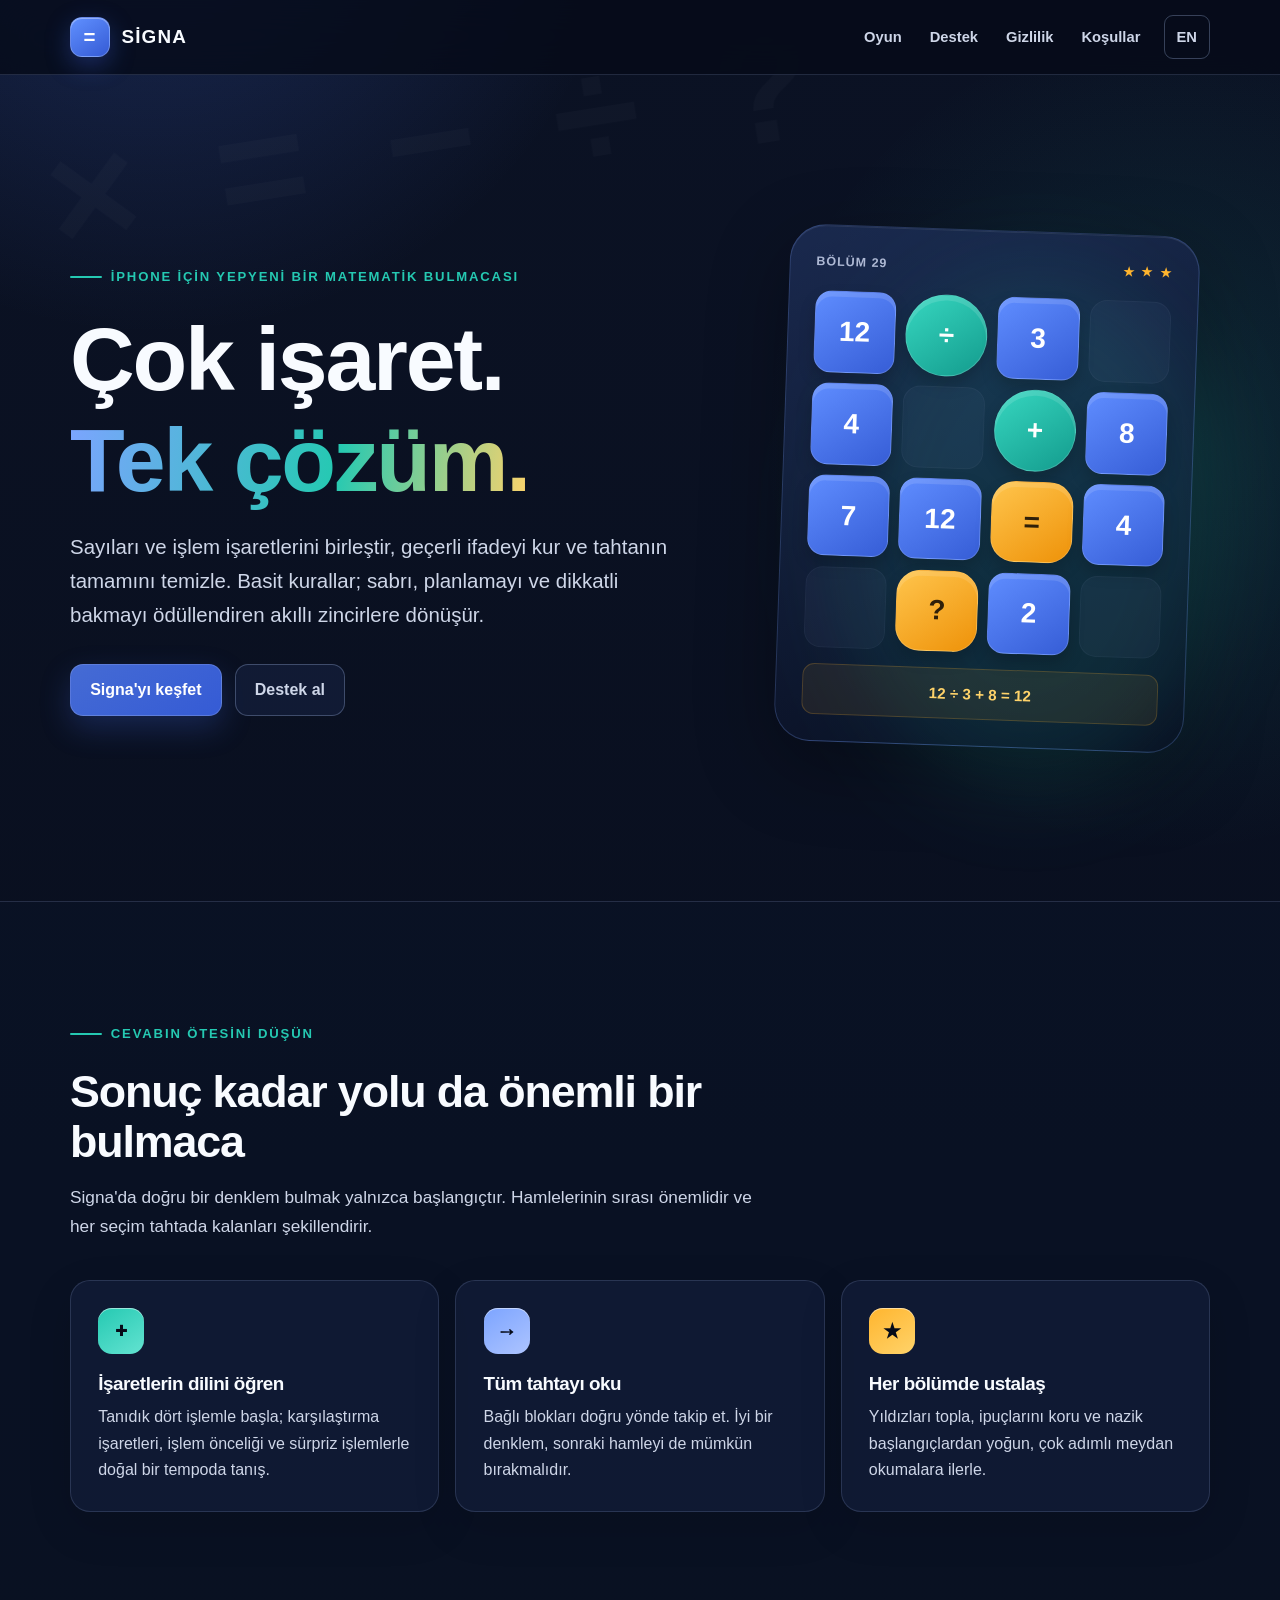
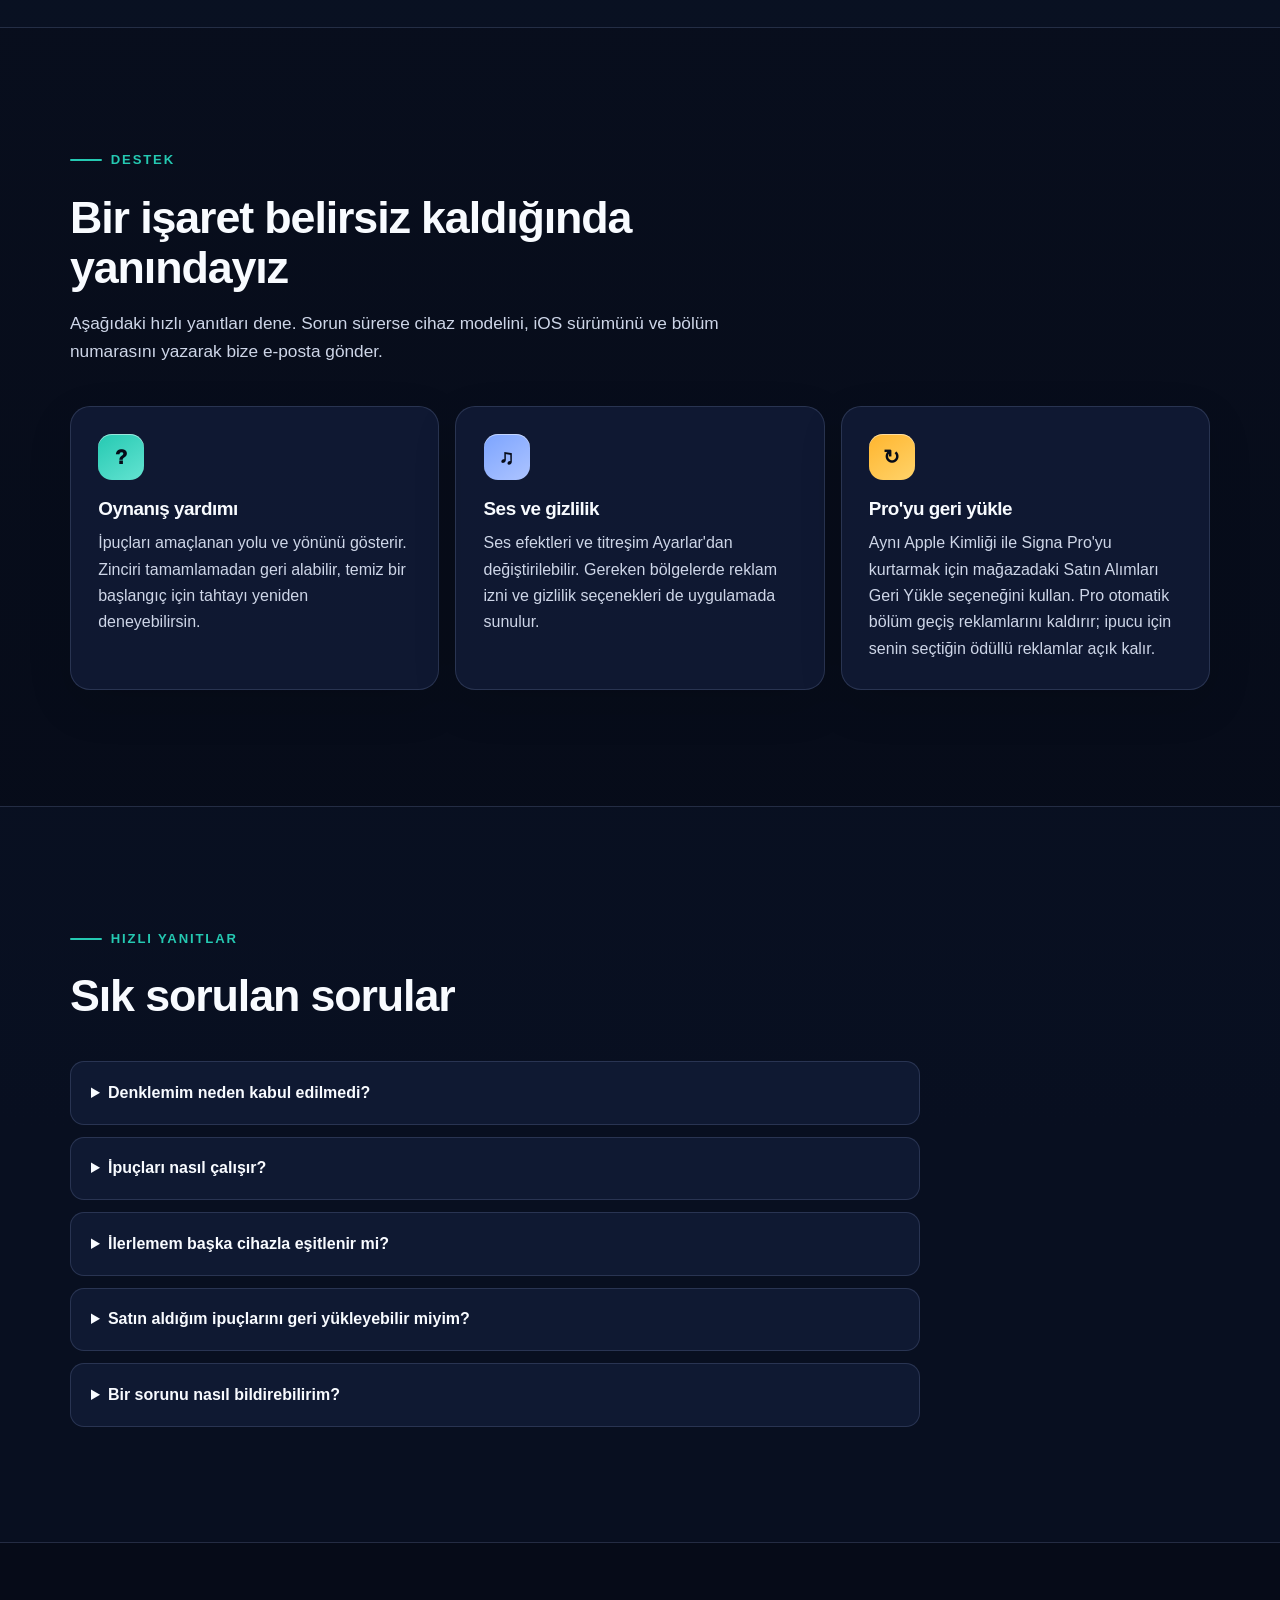
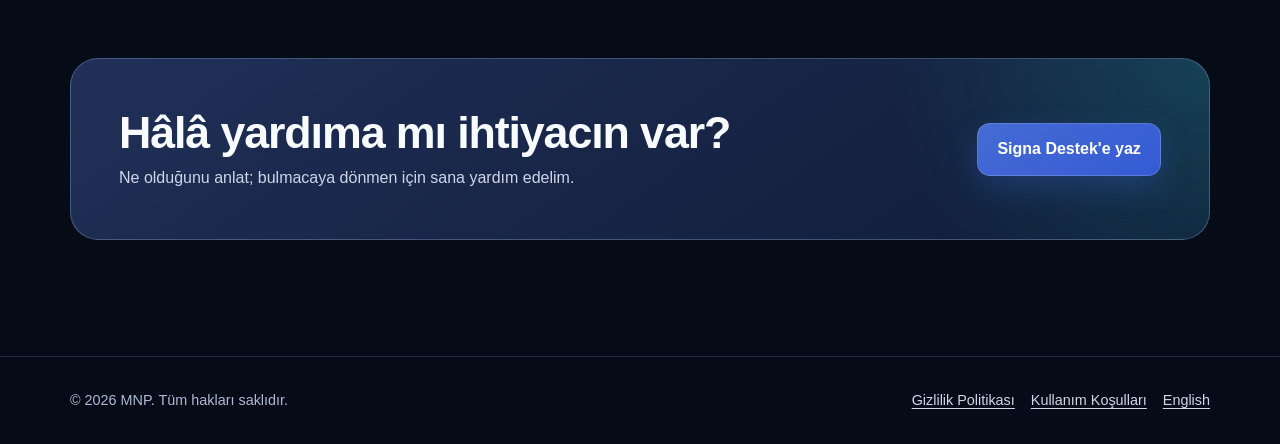
==== index-tr.html @ b0ca20c3 "Add Signa support and legal pages" ====
<!doctype html>
<html lang="tr">
<head>
  <meta charset="utf-8">
  <meta name="viewport" content="width=device-width, initial-scale=1">
  <meta name="theme-color" content="#0b1224">
  <meta name="description" content="Signa; sayıları, işlem işaretlerini ve mantığı tatmin edici tek bir çözümde buluşturan bir matematik bulmaca oyunudur.">
  <title>Signa: Matematik Bulmacası — İşaretlerle düşün</title>
  <link rel="stylesheet" href="styles.css">
</head>
<body>
  <a class="skip-link" href="#main">İçeriğe geç</a>

  <header class="site-header">
    <div class="header-inner">
      <a class="brand" href="index-tr.html" aria-label="Signa ana sayfası">
        <span class="brand-mark" aria-hidden="true">=</span>
        <span>Signa</span>
      </a>
      <nav class="site-nav" aria-label="Ana menü">
        <a href="#oyun">Oyun</a>
        <a href="#destek">Destek</a>
        <a href="privacy-tr.html">Gizlilik</a>
        <a href="terms-tr.html">Koşullar</a>
        <a class="language-link" href="index.html" lang="en" hreflang="en">EN</a>
      </nav>
    </div>
  </header>

  <main id="main">
    <section class="container hero" aria-labelledby="hero-title">
      <div class="hero-copy">
        <span class="eyebrow">iPhone için yepyeni bir matematik bulmacası</span>
        <h1 id="hero-title">Çok işaret.<br><span class="gradient-text">Tek çözüm.</span></h1>
        <p>Sayıları ve işlem işaretlerini birleştir, geçerli ifadeyi kur ve tahtanın tamamını temizle. Basit kurallar; sabrı, planlamayı ve dikkatli bakmayı ödüllendiren akıllı zincirlere dönüşür.</p>
        <div class="actions">
          <a class="button" href="#oyun">Signa'yı keşfet</a>
          <a class="button button-secondary" href="mailto:mnpekdemir.apps@gmail.com?subject=Signa%20Destek">Destek al</a>
        </div>
      </div>

      <div class="game-preview" role="group" aria-label="Stilize Signa bulmaca tahtası">
        <div class="preview-top">
          <span>Bölüm 29</span>
          <span class="stars" role="img" aria-label="Üç yıldız">★ ★ ★</span>
        </div>
        <div class="tile-grid" aria-hidden="true">
          <span class="tile">12</span><span class="tile op">÷</span><span class="tile">3</span><span class="tile empty"></span>
          <span class="tile">4</span><span class="tile empty"></span><span class="tile op">+</span><span class="tile">8</span>
          <span class="tile">7</span><span class="tile">12</span><span class="tile equal">=</span><span class="tile">4</span>
          <span class="tile empty"></span><span class="tile equal">?</span><span class="tile">2</span><span class="tile empty"></span>
        </div>
        <p class="preview-equation">12 ÷ 3 + 8 = 12</p>
      </div>
    </section>

    <section class="section section-muted" id="oyun" aria-labelledby="game-title">
      <div class="container">
        <div class="section-heading">
          <span class="eyebrow">Cevabın ötesini düşün</span>
          <h2 id="game-title">Sonuç kadar yolu da önemli bir bulmaca</h2>
          <p>Signa'da doğru bir denklem bulmak yalnızca başlangıçtır. Hamlelerinin sırası önemlidir ve her seçim tahtada kalanları şekillendirir.</p>
        </div>
        <div class="feature-grid">
          <article class="card">
            <span class="icon-chip" aria-hidden="true">+</span>
            <h3>İşaretlerin dilini öğren</h3>
            <p>Tanıdık dört işlemle başla; karşılaştırma işaretleri, işlem önceliği ve sürpriz işlemlerle doğal bir tempoda tanış.</p>
          </article>
          <article class="card">
            <span class="icon-chip" aria-hidden="true">→</span>
            <h3>Tüm tahtayı oku</h3>
            <p>Bağlı blokları doğru yönde takip et. İyi bir denklem, sonraki hamleyi de mümkün bırakmalıdır.</p>
          </article>
          <article class="card">
            <span class="icon-chip" aria-hidden="true">★</span>
            <h3>Her bölümde ustalaş</h3>
            <p>Yıldızları topla, ipuçlarını koru ve nazik başlangıçlardan yoğun, çok adımlı meydan okumalara ilerle.</p>
          </article>
        </div>
      </div>
    </section>

    <section class="section" id="destek" aria-labelledby="support-title">
      <div class="container">
        <div class="section-heading">
          <span class="eyebrow">Destek</span>
          <h2 id="support-title">Bir işaret belirsiz kaldığında yanındayız</h2>
          <p>Aşağıdaki hızlı yanıtları dene. Sorun sürerse cihaz modelini, iOS sürümünü ve bölüm numarasını yazarak bize e-posta gönder.</p>
        </div>

        <div class="support-grid">
          <article class="card">
            <span class="icon-chip" aria-hidden="true">?</span>
            <h3>Oynanış yardımı</h3>
            <p>İpuçları amaçlanan yolu ve yönünü gösterir. Zinciri tamamlamadan geri alabilir, temiz bir başlangıç için tahtayı yeniden deneyebilirsin.</p>
          </article>
          <article class="card">
            <span class="icon-chip" aria-hidden="true">♫</span>
            <h3>Ses ve gizlilik</h3>
            <p>Ses efektleri ve titreşim Ayarlar'dan değiştirilebilir. Gereken bölgelerde reklam izni ve gizlilik seçenekleri de uygulamada sunulur.</p>
          </article>
          <article class="card">
            <span class="icon-chip" aria-hidden="true">↻</span>
            <h3>Pro'yu geri yükle</h3>
            <p>Aynı Apple Kimliği ile Signa Pro'yu kurtarmak için mağazadaki Satın Alımları Geri Yükle seçeneğini kullan. Pro otomatik bölüm geçiş reklamlarını kaldırır; ipucu için senin seçtiğin ödüllü reklamlar açık kalır.</p>
          </article>
        </div>
      </div>
    </section>

    <section class="section section-muted" aria-labelledby="faq-title">
      <div class="container">
        <div class="section-heading">
          <span class="eyebrow">Hızlı yanıtlar</span>
          <h2 id="faq-title">Sık sorulan sorular</h2>
        </div>
        <div class="faq-list">
          <details>
            <summary>Denklemim neden kabul edilmedi?</summary>
            <p>Zincir, birbirine bağlı blokları sırayla izlemeli, desteklenen bir ifade kullanmalı ve tahtanın kuralını sağlamalıdır. Başka bir kısmi denklem matematiksel olarak doğru olsa bile tüm tahtanın bitmesi belirli bir sıra gerektirebilir. Geçerli görünen zincir reddedilirse bölüm numarasını ve ekran görüntüsünü bize gönder.</p>
          </details>
          <details>
            <summary>İpuçları nasıl çalışır?</summary>
            <p>İpucu, sıradaki amaçlanan zinciri ve yönünü gösterir. Mağazadan ek ipucu kazanabilir veya satın alabilirsin. Ödüllü reklamlar da mevcut olduğunda bir ipucu verebilir.</p>
          </details>
          <details>
            <summary>İlerlemem başka cihazla eşitlenir mi?</summary>
            <p>Signa şu anda oyuncu hesabı veya bulut ilerleme eşitlemesi kullanmaz. İlerleme, ayarlar ve ipucu bakiyesi cihazında yerel olarak saklanır; uygulama silinirse kaybolabilir.</p>
          </details>
          <details>
            <summary>Satın aldığım ipuçlarını geri yükleyebilir miyim?</summary>
            <p>İpucu paketleri tüketilebilir satın alımlardır ve Apple tüketilebilir ürünleri geri yüklemez. Kullanılmayan ipuçlarının yerel uygulama verisi mevcut kaldığı sürece zamana bağlı son kullanma tarihi yoktur. Tüketilmeyen Pro satın alımı geri yüklenebilir.</p>
          </details>
          <details>
            <summary>Bir sorunu nasıl bildirebilirim?</summary>
            <p><a href="mailto:mnpekdemir.apps@gmail.com?subject=Signa%20Hata%20Bildirimi">mnpekdemir.apps@gmail.com</a> adresine e-posta gönder. Mümkünse bölüm numarasını, cihaz modelini, iOS sürümünü ve ekran görüntüsü ya da kısa bir ekran kaydı ekle.</p>
          </details>
        </div>
      </div>
    </section>

    <section class="section" aria-labelledby="contact-title">
      <div class="container contact-panel">
        <div>
          <h2 id="contact-title">Hâlâ yardıma mı ihtiyacın var?</h2>
          <p>Ne olduğunu anlat; bulmacaya dönmen için sana yardım edelim.</p>
        </div>
        <a class="button" href="mailto:mnpekdemir.apps@gmail.com?subject=Signa%20Destek">Signa Destek'e yaz</a>
      </div>
    </section>
  </main>

  <footer class="site-footer">
    <div class="container footer-inner">
      <span>© 2026 MNP. Tüm hakları saklıdır.</span>
      <nav class="footer-links" aria-label="Alt menü">
        <a href="privacy-tr.html">Gizlilik Politikası</a>
        <a href="terms-tr.html">Kullanım Koşulları</a>
        <a href="index.html" lang="en" hreflang="en">English</a>
      </nav>
    </div>
  </footer>
</body>
</html>
---- styles.css ----
:root {
  color-scheme: dark;
  --navy-950: #060b18;
  --navy-900: #0b1224;
  --navy-850: #101a33;
  --navy-800: #15213f;
  --navy-700: #24345f;
  --ink: #f8fbff;
  --muted: #aeb9d4;
  --muted-strong: #ced6e8;
  --blue: #4f7cff;
  --blue-light: #7ca4ff;
  --teal: #25c9b2;
  --gold: #ffb52e;
  --gold-light: #ffd36a;
  --red: #ff7085;
  --border: rgba(159, 179, 225, 0.18);
  --border-strong: rgba(159, 179, 225, 0.32);
  --surface: rgba(18, 29, 57, 0.78);
  --surface-strong: #121d39;
  --shadow: 0 24px 80px rgba(0, 0, 0, 0.32);
  --radius-xl: 28px;
  --radius-lg: 20px;
  --radius-md: 14px;
  --max-width: 1140px;
}

*,
*::before,
*::after {
  box-sizing: border-box;
}

html {
  scroll-behavior: smooth;
}

body {
  min-width: 320px;
  margin: 0;
  color: var(--ink);
  background:
    radial-gradient(circle at 12% -4%, rgba(79, 124, 255, 0.24), transparent 30rem),
    radial-gradient(circle at 92% 12%, rgba(37, 201, 178, 0.13), transparent 26rem),
    linear-gradient(180deg, var(--navy-900), var(--navy-950) 75%);
  font-family: -apple-system, BlinkMacSystemFont, "Segoe UI", Roboto, Helvetica, Arial, sans-serif;
  font-size: 16px;
  line-height: 1.65;
  -webkit-font-smoothing: antialiased;
}

body::before {
  position: fixed;
  inset: 0;
  z-index: -1;
  pointer-events: none;
  content: "+   ×   =   −   ÷   ?";
  color: rgba(255, 255, 255, 0.018);
  font-size: clamp(3rem, 11vw, 10rem);
  font-weight: 900;
  letter-spacing: 0.11em;
  line-height: 2.1;
  overflow: hidden;
  transform: rotate(-9deg) scale(1.12);
}

a {
  color: var(--blue-light);
  text-underline-offset: 0.2em;
  text-decoration-thickness: 0.08em;
}

a:hover {
  color: #a9c2ff;
}

a:focus-visible,
button:focus-visible,
summary:focus-visible {
  outline: 3px solid var(--gold);
  outline-offset: 4px;
  border-radius: 5px;
}

img,
svg {
  display: block;
  max-width: 100%;
}

h1,
h2,
h3 {
  margin-top: 0;
  color: var(--ink);
  line-height: 1.13;
  letter-spacing: -0.025em;
}

h1 {
  margin-bottom: 1.2rem;
  font-size: clamp(2.75rem, 7vw, 5.6rem);
  font-weight: 850;
}

h2 {
  margin-bottom: 1rem;
  font-size: clamp(1.8rem, 3.6vw, 2.8rem);
  font-weight: 800;
}

h3 {
  margin-bottom: 0.65rem;
  font-size: 1.18rem;
  font-weight: 760;
}

p {
  margin: 0 0 1rem;
}

ul,
ol {
  padding-left: 1.35rem;
}

li + li {
  margin-top: 0.45rem;
}

.skip-link {
  position: fixed;
  top: 0.75rem;
  left: 0.75rem;
  z-index: 100;
  padding: 0.7rem 1rem;
  color: var(--navy-950);
  background: var(--gold);
  border-radius: 10px;
  font-weight: 800;
  transform: translateY(-160%);
}

.skip-link:focus {
  transform: translateY(0);
}

.site-header {
  position: sticky;
  top: 0;
  z-index: 20;
  border-bottom: 1px solid var(--border);
  background: rgba(6, 11, 24, 0.8);
  -webkit-backdrop-filter: blur(18px);
  backdrop-filter: blur(18px);
}

.header-inner,
.container {
  width: min(calc(100% - 2rem), var(--max-width));
  margin-inline: auto;
}

.header-inner {
  display: flex;
  align-items: center;
  justify-content: space-between;
  min-height: 74px;
  gap: 1.5rem;
}

.brand {
  display: inline-flex;
  align-items: center;
  gap: 0.72rem;
  color: var(--ink);
  font-size: 1.18rem;
  font-weight: 850;
  letter-spacing: 0.06em;
  text-decoration: none;
  text-transform: uppercase;
}

.brand:hover {
  color: var(--ink);
}

.brand-mark {
  display: grid;
  width: 40px;
  aspect-ratio: 1;
  place-items: center;
  color: white;
  background: linear-gradient(145deg, #6090ff, #355bd5);
  border: 1px solid rgba(255, 255, 255, 0.22);
  border-radius: 12px;
  box-shadow: 0 8px 25px rgba(59, 98, 223, 0.35), inset 0 1px rgba(255, 255, 255, 0.35);
  font-size: 1.28rem;
  line-height: 1;
}

.site-nav {
  display: flex;
  align-items: center;
  justify-content: flex-end;
  gap: 0.25rem;
}

.site-nav a {
  padding: 0.55rem 0.75rem;
  color: var(--muted-strong);
  border-radius: 9px;
  font-size: 0.92rem;
  font-weight: 700;
  text-decoration: none;
}

.site-nav a:hover,
.site-nav a[aria-current="page"] {
  color: white;
  background: rgba(124, 164, 255, 0.11);
}

.language-link {
  margin-left: 0.45rem;
  border: 1px solid var(--border-strong);
}

.hero {
  position: relative;
  display: grid;
  grid-template-columns: minmax(0, 1.15fr) minmax(280px, 0.85fr);
  align-items: center;
  min-height: calc(100vh - 74px);
  padding-block: 5.5rem;
  gap: clamp(3rem, 7vw, 7rem);
}

.eyebrow {
  display: inline-flex;
  align-items: center;
  gap: 0.55rem;
  margin-bottom: 1.3rem;
  color: var(--teal);
  font-size: 0.82rem;
  font-weight: 800;
  letter-spacing: 0.14em;
  text-transform: uppercase;
}

.eyebrow::before {
  width: 2rem;
  height: 2px;
  content: "";
  background: currentColor;
  border-radius: 999px;
}

.gradient-text {
  color: transparent;
  background: linear-gradient(100deg, var(--blue-light), var(--teal) 58%, var(--gold-light));
  -webkit-background-clip: text;
  background-clip: text;
}

.hero-copy > p {
  max-width: 41rem;
  color: var(--muted-strong);
  font-size: clamp(1.08rem, 2vw, 1.28rem);
}

.actions {
  display: flex;
  flex-wrap: wrap;
  margin-top: 2rem;
  gap: 0.8rem;
}

.button {
  display: inline-flex;
  align-items: center;
  justify-content: center;
  min-height: 50px;
  padding: 0.75rem 1.2rem;
  color: white;
  background: linear-gradient(145deg, #456bd4, #355bd5);
  border: 1px solid rgba(255, 255, 255, 0.16);
  border-radius: 13px;
  box-shadow: 0 12px 30px rgba(61, 100, 220, 0.26);
  font-weight: 800;
  text-decoration: none;
}

.button:hover {
  color: white;
  transform: translateY(-1px);
}

.button-secondary {
  color: var(--muted-strong);
  background: rgba(20, 32, 62, 0.7);
  border-color: var(--border-strong);
  box-shadow: none;
}

.button-secondary:hover {
  color: white;
}

.game-preview {
  position: relative;
  width: min(100%, 410px);
  margin-inline: auto;
  padding: clamp(1rem, 3vw, 1.6rem);
  background: linear-gradient(160deg, rgba(27, 43, 81, 0.95), rgba(8, 15, 32, 0.96));
  border: 1px solid rgba(124, 164, 255, 0.24);
  border-radius: 36px;
  box-shadow: var(--shadow), inset 0 1px rgba(255, 255, 255, 0.08);
  transform: rotate(2deg);
}

.game-preview::after {
  position: absolute;
  inset: 8% -8% -8% 15%;
  z-index: -1;
  content: "";
  background: rgba(37, 201, 178, 0.12);
  filter: blur(45px);
  border-radius: 50%;
}

.preview-top {
  display: flex;
  align-items: center;
  justify-content: space-between;
  margin-bottom: 1.2rem;
  color: var(--muted);
  font-size: 0.78rem;
  font-weight: 800;
  letter-spacing: 0.08em;
  text-transform: uppercase;
}

.stars {
  color: var(--gold);
  letter-spacing: 0.13rem;
}

.tile-grid {
  display: grid;
  grid-template-columns: repeat(4, 1fr);
  gap: 0.65rem;
}

.tile {
  display: grid;
  aspect-ratio: 1;
  place-items: center;
  color: white;
  background: linear-gradient(145deg, #5f8dff, #365dd6);
  border: 1px solid rgba(255, 255, 255, 0.16);
  border-radius: 17px;
  box-shadow: inset 0 5px rgba(255, 255, 255, 0.12), 0 8px 16px rgba(0, 0, 0, 0.18);
  font-size: clamp(1.05rem, 3.3vw, 1.75rem);
  font-weight: 900;
}

.tile.op {
  background: linear-gradient(145deg, #37d7c0, #139b8d);
  border-radius: 50%;
}

.tile.equal {
  color: #302009;
  background: linear-gradient(145deg, #ffc54d, #ee9209);
  border-radius: 30%;
}

.tile.empty {
  background: rgba(150, 167, 207, 0.055);
  border-color: rgba(150, 167, 207, 0.06);
  box-shadow: none;
}

.preview-equation {
  margin: 1rem 0 0;
  padding: 0.75rem 1rem;
  color: var(--gold-light);
  background: rgba(255, 181, 46, 0.08);
  border: 1px solid rgba(255, 181, 46, 0.2);
  border-radius: 12px;
  font-size: 0.95rem;
  font-weight: 800;
  text-align: center;
}

.section {
  padding-block: clamp(4.5rem, 9vw, 7.5rem);
}

.section-muted {
  border-block: 1px solid var(--border);
  background: rgba(12, 20, 40, 0.56);
}

.section-heading {
  max-width: 44rem;
  margin-bottom: 2.5rem;
}

.section-heading p,
.lead {
  color: var(--muted-strong);
  font-size: 1.08rem;
}

.feature-grid,
.support-grid {
  display: grid;
  grid-template-columns: repeat(3, 1fr);
  gap: 1rem;
}

.card {
  padding: clamp(1.25rem, 3vw, 1.7rem);
  background: var(--surface);
  border: 1px solid var(--border);
  border-radius: var(--radius-lg);
  box-shadow: 0 15px 45px rgba(0, 0, 0, 0.12);
}

.card p:last-child {
  margin-bottom: 0;
}

.card p,
.card li {
  color: var(--muted-strong);
}

.icon-chip {
  display: grid;
  width: 46px;
  aspect-ratio: 1;
  margin-bottom: 1.15rem;
  place-items: center;
  color: var(--navy-950);
  background: linear-gradient(145deg, var(--teal), #63e3d1);
  border-radius: 14px;
  box-shadow: inset 0 1px rgba(255, 255, 255, 0.5);
  font-size: 1.25rem;
  font-weight: 950;
}

.card:nth-child(2) .icon-chip {
  background: linear-gradient(145deg, var(--blue-light), #adc4ff);
}

.card:nth-child(3) .icon-chip {
  background: linear-gradient(145deg, var(--gold), var(--gold-light));
}

.faq-list {
  display: grid;
  max-width: 850px;
  gap: 0.75rem;
}

details {
  background: var(--surface);
  border: 1px solid var(--border);
  border-radius: var(--radius-md);
}

summary {
  padding: 1.1rem 1.25rem;
  cursor: pointer;
  font-weight: 780;
}

details p {
  padding: 0 1.25rem 1.15rem;
  color: var(--muted-strong);
}

.contact-panel {
  display: flex;
  align-items: center;
  justify-content: space-between;
  padding: clamp(1.6rem, 4vw, 3rem);
  background:
    radial-gradient(circle at 100% 0, rgba(37, 201, 178, 0.2), transparent 20rem),
    linear-gradient(145deg, rgba(36, 52, 95, 0.9), rgba(16, 29, 57, 0.95));
  border: 1px solid var(--border-strong);
  border-radius: var(--radius-xl);
  gap: 2rem;
}

.contact-panel h2 {
  margin-bottom: 0.45rem;
}

.contact-panel p {
  margin-bottom: 0;
  color: var(--muted-strong);
}

.site-footer {
  padding-block: 2rem;
  color: var(--muted);
  border-top: 1px solid var(--border);
  font-size: 0.9rem;
}

.footer-inner {
  display: flex;
  align-items: center;
  justify-content: space-between;
  gap: 1.5rem;
}

.footer-links {
  display: flex;
  flex-wrap: wrap;
  gap: 1rem;
}

.footer-links a {
  color: var(--muted-strong);
}

/* Policy pages */
.policy-shell {
  display: grid;
  grid-template-columns: 240px minmax(0, 800px);
  align-items: start;
  padding-block: clamp(3.5rem, 7vw, 6rem);
  gap: clamp(2rem, 5vw, 4.5rem);
}

.policy-nav {
  position: sticky;
  top: 104px;
  padding: 1.1rem;
  background: rgba(16, 26, 51, 0.72);
  border: 1px solid var(--border);
  border-radius: var(--radius-md);
}

.policy-nav strong {
  display: block;
  margin-bottom: 0.65rem;
  font-size: 0.78rem;
  letter-spacing: 0.12em;
  text-transform: uppercase;
}

.policy-nav a {
  display: block;
  padding: 0.38rem 0.5rem;
  color: var(--muted-strong);
  border-radius: 7px;
  font-size: 0.88rem;
  text-decoration: none;
}

.policy-nav a:hover {
  color: white;
  background: rgba(124, 164, 255, 0.1);
}

.policy-content h1 {
  margin-bottom: 0.75rem;
  font-size: clamp(2.35rem, 6vw, 4.4rem);
}

.policy-meta {
  margin-bottom: 2.5rem;
  color: var(--muted);
}

.policy-summary {
  margin-bottom: 2.5rem;
  padding: 1.3rem 1.5rem;
  color: var(--muted-strong);
  background: rgba(37, 201, 178, 0.075);
  border: 1px solid rgba(37, 201, 178, 0.22);
  border-radius: var(--radius-md);
}

.policy-section {
  padding-top: 1rem;
  margin-bottom: 2.8rem;
  scroll-margin-top: 100px;
}

.policy-section h2 {
  font-size: clamp(1.45rem, 3vw, 2rem);
}

.policy-section h3 {
  margin-top: 1.6rem;
}

.policy-section p,
.policy-section li {
  color: var(--muted-strong);
}

.policy-section strong {
  color: var(--ink);
}

.data-table-wrap {
  overflow-x: auto;
  margin-block: 1.2rem;
  border: 1px solid var(--border);
  border-radius: var(--radius-md);
}

table {
  width: 100%;
  border-collapse: collapse;
  font-size: 0.92rem;
}

th,
td {
  padding: 0.9rem 1rem;
  border-bottom: 1px solid var(--border);
  text-align: left;
  vertical-align: top;
}

th {
  color: var(--ink);
  background: rgba(124, 164, 255, 0.08);
  font-size: 0.8rem;
  letter-spacing: 0.04em;
  text-transform: uppercase;
}

td {
  color: var(--muted-strong);
}

tr:last-child td {
  border-bottom: 0;
}

.notice {
  padding: 1rem 1.15rem;
  color: var(--muted-strong);
  background: rgba(255, 181, 46, 0.075);
  border-left: 3px solid var(--gold);
  border-radius: 0 var(--radius-md) var(--radius-md) 0;
}

.external-list a::after {
  content: " ↗";
  font-size: 0.78em;
}

.legal-contact {
  padding: 1.3rem;
  background: var(--surface);
  border: 1px solid var(--border);
  border-radius: var(--radius-md);
}

@media (max-width: 900px) {
  .hero {
    grid-template-columns: 1fr;
    min-height: auto;
    padding-block: 5rem;
  }

  .game-preview {
    width: min(100%, 370px);
    transform: none;
  }

  .feature-grid,
  .support-grid {
    grid-template-columns: 1fr;
  }

  .policy-shell {
    grid-template-columns: 1fr;
  }

  .policy-nav {
    position: static;
    display: flex;
    overflow-x: auto;
    padding: 0.65rem;
    gap: 0.2rem;
    white-space: nowrap;
  }

  .policy-nav strong {
    display: none;
  }

  .policy-nav a {
    flex: 0 0 auto;
  }
}

@media (max-width: 680px) {
  .header-inner {
    min-height: 66px;
  }

  .site-nav a:not(.language-link) {
    display: none;
  }

  .hero {
    padding-block: 3.8rem;
  }

  .actions,
  .button {
    width: 100%;
  }

  .contact-panel,
  .footer-inner {
    align-items: stretch;
    flex-direction: column;
  }

  .contact-panel .button {
    width: 100%;
  }

  .policy-shell {
    width: min(calc(100% - 1.25rem), var(--max-width));
  }

  th,
  td {
    min-width: 9rem;
  }
}

@media (prefers-reduced-motion: reduce) {
  *,
  *::before,
  *::after {
    scroll-behavior: auto !important;
    transition-duration: 0.01ms !important;
    animation-duration: 0.01ms !important;
    animation-iteration-count: 1 !important;
  }
}

@media print {
  :root {
    color-scheme: light;
  }

  body {
    color: #111;
    background: white;
  }

  body::before,
  .site-header,
  .policy-nav,
  .site-footer {
    display: none;
  }

  .policy-shell {
    display: block;
    width: 100%;
    padding: 0;
  }

  .policy-content h1,
  .policy-content h2,
  .policy-content h3,
  .policy-section strong {
    color: #111;
  }

  .policy-meta,
  .policy-section p,
  .policy-section li,
  td {
    color: #222;
  }

  a {
    color: #111;
  }
}
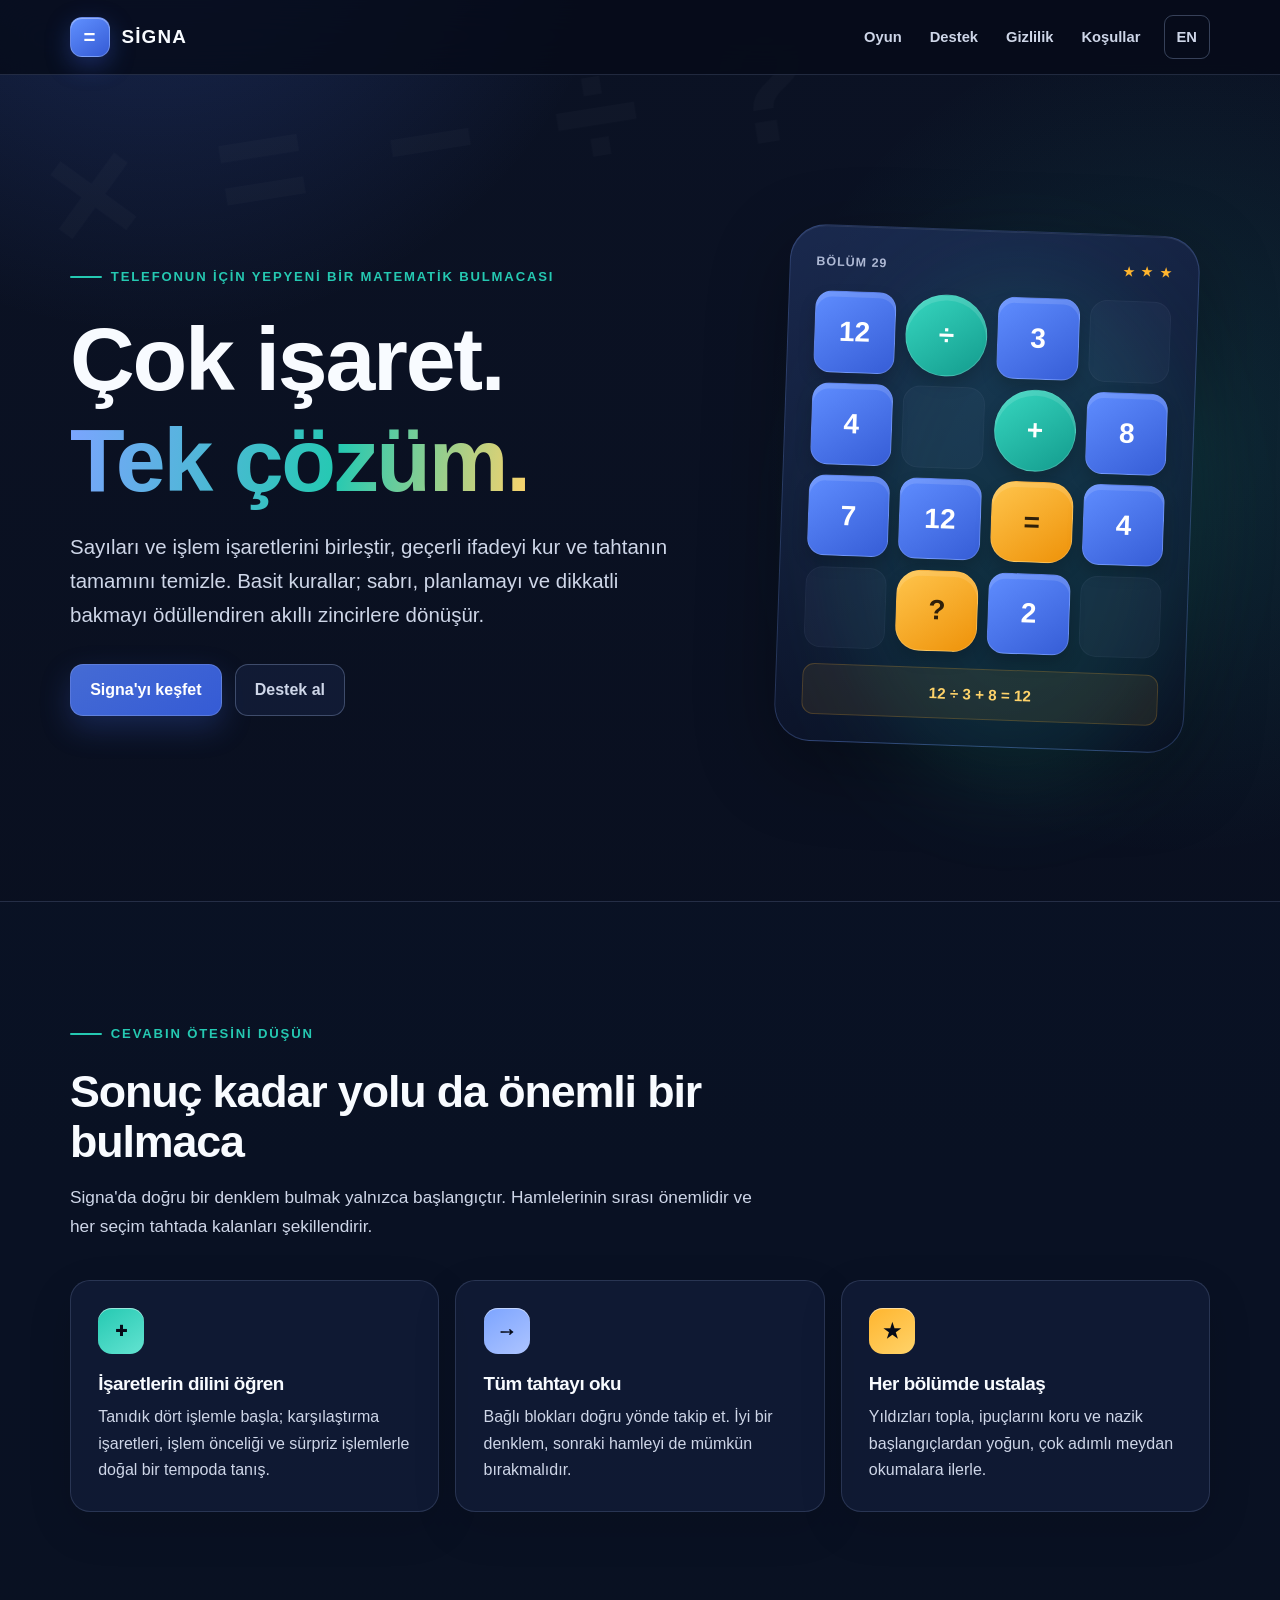
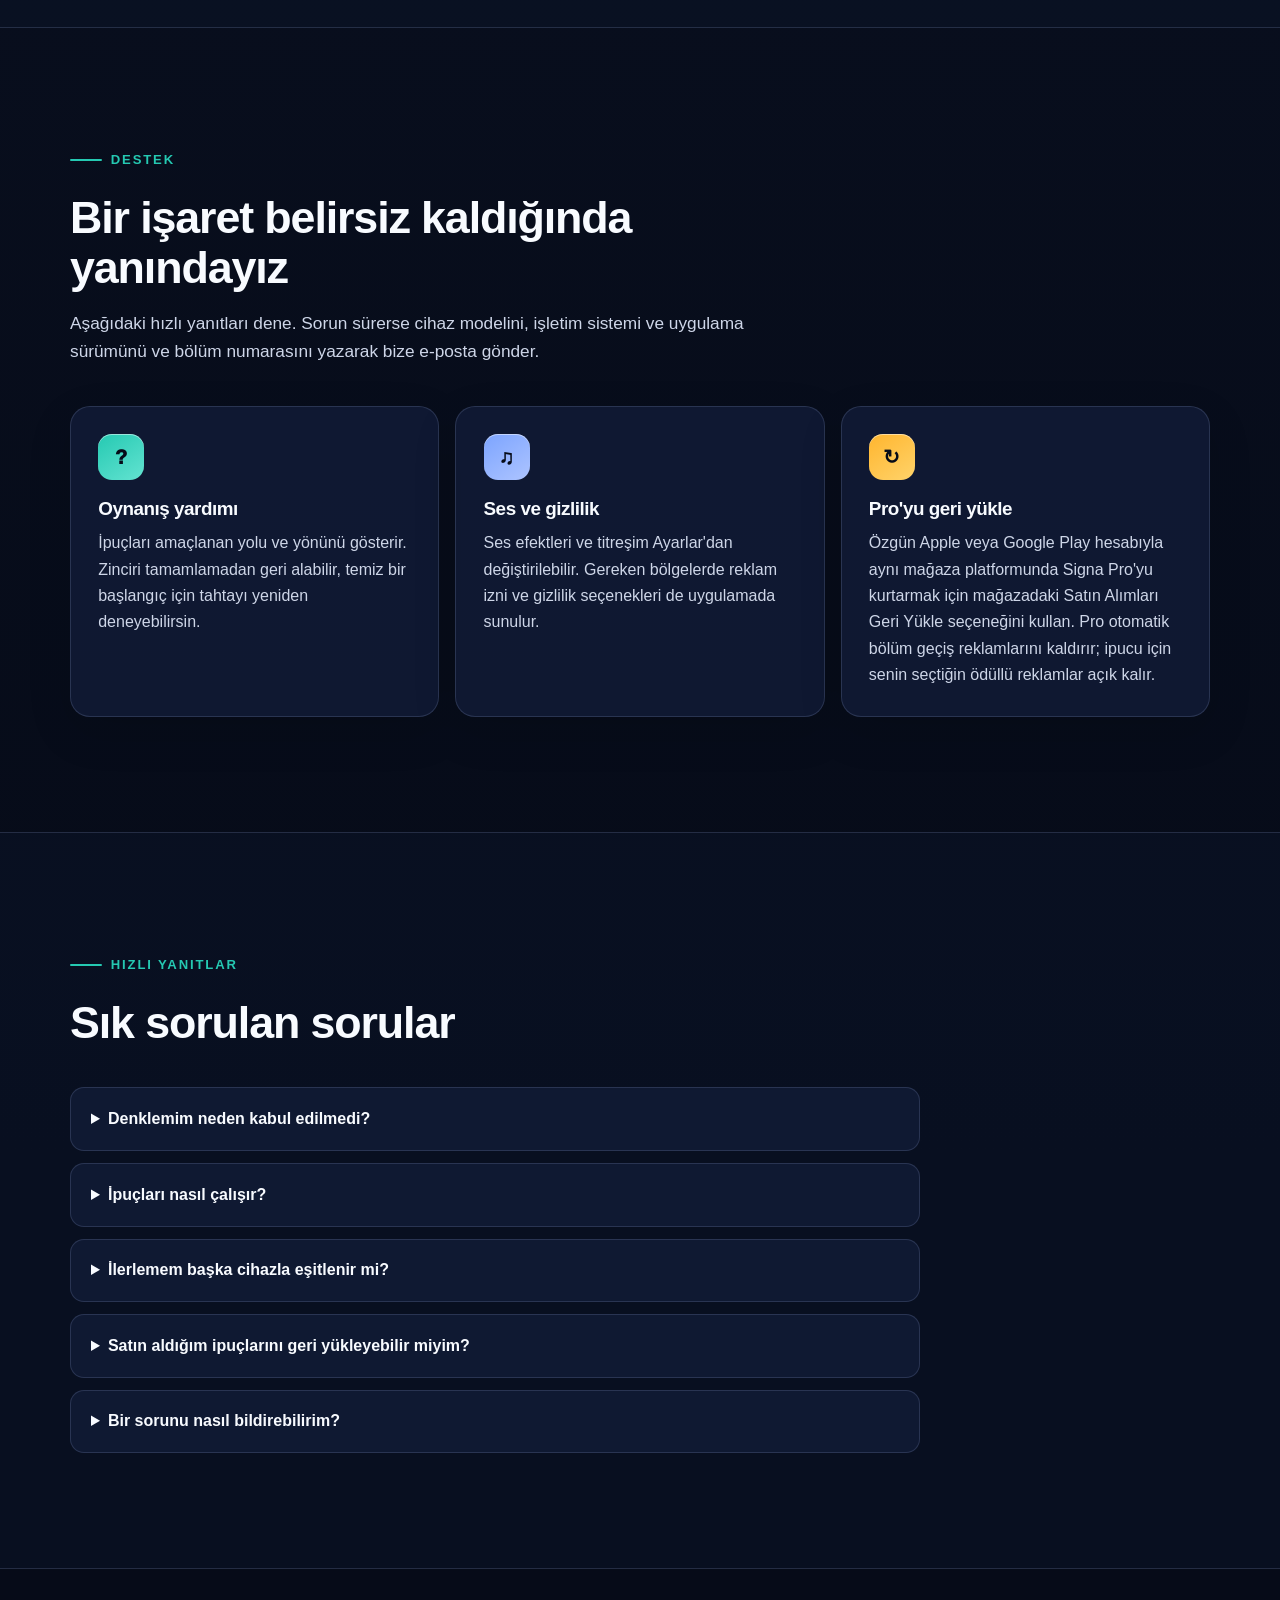
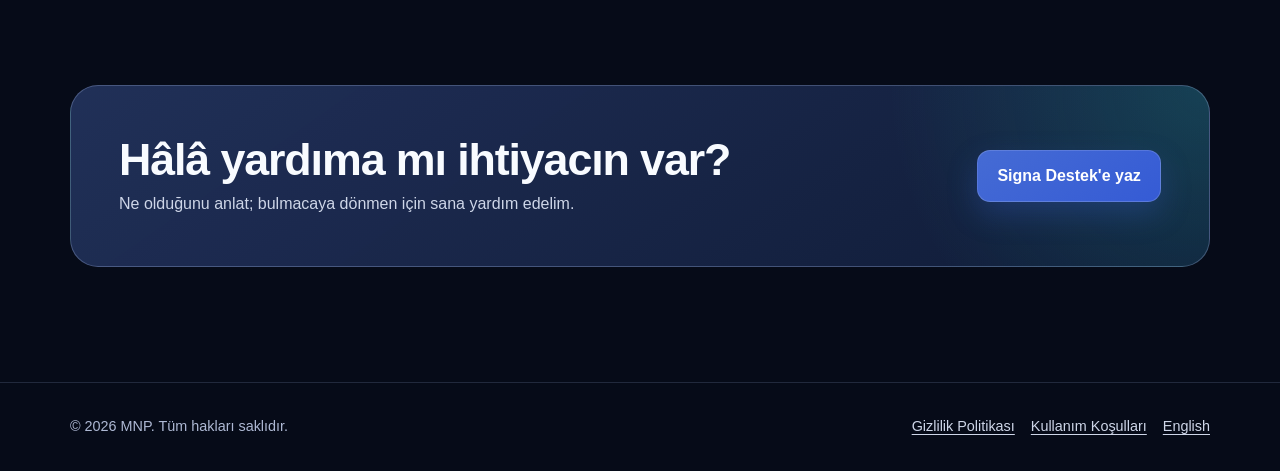
==== commit 7533f578: "Align Signa privacy disclosures with consent and billing behavior" ====
--- a/index-tr.html
+++ b/index-tr.html
@@ -30,7 +30,7 @@
   <main id="main">
     <section class="container hero" aria-labelledby="hero-title">
       <div class="hero-copy">
-        <span class="eyebrow">iPhone için yepyeni bir matematik bulmacası</span>
+        <span class="eyebrow">Telefonun için yepyeni bir matematik bulmacası</span>
         <h1 id="hero-title">Çok işaret.<br><span class="gradient-text">Tek çözüm.</span></h1>
         <p>Sayıları ve işlem işaretlerini birleştir, geçerli ifadeyi kur ve tahtanın tamamını temizle. Basit kurallar; sabrı, planlamayı ve dikkatli bakmayı ödüllendiren akıllı zincirlere dönüşür.</p>
         <div class="actions">
@@ -86,7 +86,7 @@
         <div class="section-heading">
           <span class="eyebrow">Destek</span>
           <h2 id="support-title">Bir işaret belirsiz kaldığında yanındayız</h2>
-          <p>Aşağıdaki hızlı yanıtları dene. Sorun sürerse cihaz modelini, iOS sürümünü ve bölüm numarasını yazarak bize e-posta gönder.</p>
+          <p>Aşağıdaki hızlı yanıtları dene. Sorun sürerse cihaz modelini, işletim sistemi ve uygulama sürümünü ve bölüm numarasını yazarak bize e-posta gönder.</p>
         </div>
 
         <div class="support-grid">
@@ -103,7 +103,7 @@
           <article class="card">
             <span class="icon-chip" aria-hidden="true">↻</span>
             <h3>Pro'yu geri yükle</h3>
-            <p>Aynı Apple Kimliği ile Signa Pro'yu kurtarmak için mağazadaki Satın Alımları Geri Yükle seçeneğini kullan. Pro otomatik bölüm geçiş reklamlarını kaldırır; ipucu için senin seçtiğin ödüllü reklamlar açık kalır.</p>
+            <p>Özgün Apple veya Google Play hesabıyla aynı mağaza platformunda Signa Pro'yu kurtarmak için mağazadaki Satın Alımları Geri Yükle seçeneğini kullan. Pro otomatik bölüm geçiş reklamlarını kaldırır; ipucu için senin seçtiğin ödüllü reklamlar açık kalır.</p>
           </article>
         </div>
       </div>
@@ -130,11 +130,11 @@
           </details>
           <details>
             <summary>Satın aldığım ipuçlarını geri yükleyebilir miyim?</summary>
-            <p>İpucu paketleri tüketilebilir satın alımlardır ve Apple tüketilebilir ürünleri geri yüklemez. Kullanılmayan ipuçlarının yerel uygulama verisi mevcut kaldığı sürece zamana bağlı son kullanma tarihi yoktur. Tüketilmeyen Pro satın alımı geri yüklenebilir.</p>
+            <p>İpucu paketleri tüketilebilir satın alımlardır; geri yükleme tüketilmiş ipucu satın alımlarını yeniden oluşturmaz. Kullanılmayan ipuçlarının yerel uygulama verisi mevcut kaldığı sürece zamana bağlı son kullanma tarihi yoktur. Tüketilmeyen Pro satın alımı geri yüklenebilir.</p>
           </details>
           <details>
             <summary>Bir sorunu nasıl bildirebilirim?</summary>
-            <p><a href="mailto:mnpekdemir.apps@gmail.com?subject=Signa%20Hata%20Bildirimi">mnpekdemir.apps@gmail.com</a> adresine e-posta gönder. Mümkünse bölüm numarasını, cihaz modelini, iOS sürümünü ve ekran görüntüsü ya da kısa bir ekran kaydı ekle.</p>
+            <p><a href="mailto:mnpekdemir.apps@gmail.com?subject=Signa%20Hata%20Bildirimi">mnpekdemir.apps@gmail.com</a> adresine e-posta gönder. Mümkünse bölüm numarasını, cihaz modelini, işletim sistemi ve uygulama sürümünü ve ekran görüntüsü ya da kısa bir ekran kaydı ekle.</p>
           </details>
         </div>
       </div>
--- a/styles.css
+++ b/styles.css
@@ -37,6 +37,7 @@
 
 body {
   min-width: 320px;
+  overflow-x: clip;
   margin: 0;
   color: var(--ink);
   background:
@@ -321,7 +322,7 @@
 
 .game-preview::after {
   position: absolute;
-  inset: 8% -8% -8% 15%;
+  inset: 8% 0 -8% 15%;
   z-index: -1;
   content: "";
   background: rgba(37, 201, 178, 0.12);
@@ -569,6 +570,11 @@
   background: rgba(124, 164, 255, 0.1);
 }
 
+.policy-content {
+  min-width: 0;
+  overflow-wrap: anywhere;
+}
+
 .policy-content h1 {
   margin-bottom: 0.75rem;
   font-size: clamp(2.35rem, 6vw, 4.4rem);
@@ -686,16 +692,16 @@
   }
 
   .policy-shell {
-    grid-template-columns: 1fr;
+    grid-template-columns: minmax(0, 1fr);
   }
 
   .policy-nav {
     position: static;
     display: flex;
-    overflow-x: auto;
+    flex-wrap: wrap;
     padding: 0.65rem;
     gap: 0.2rem;
-    white-space: nowrap;
+    white-space: normal;
   }
 
   .policy-nav strong {
